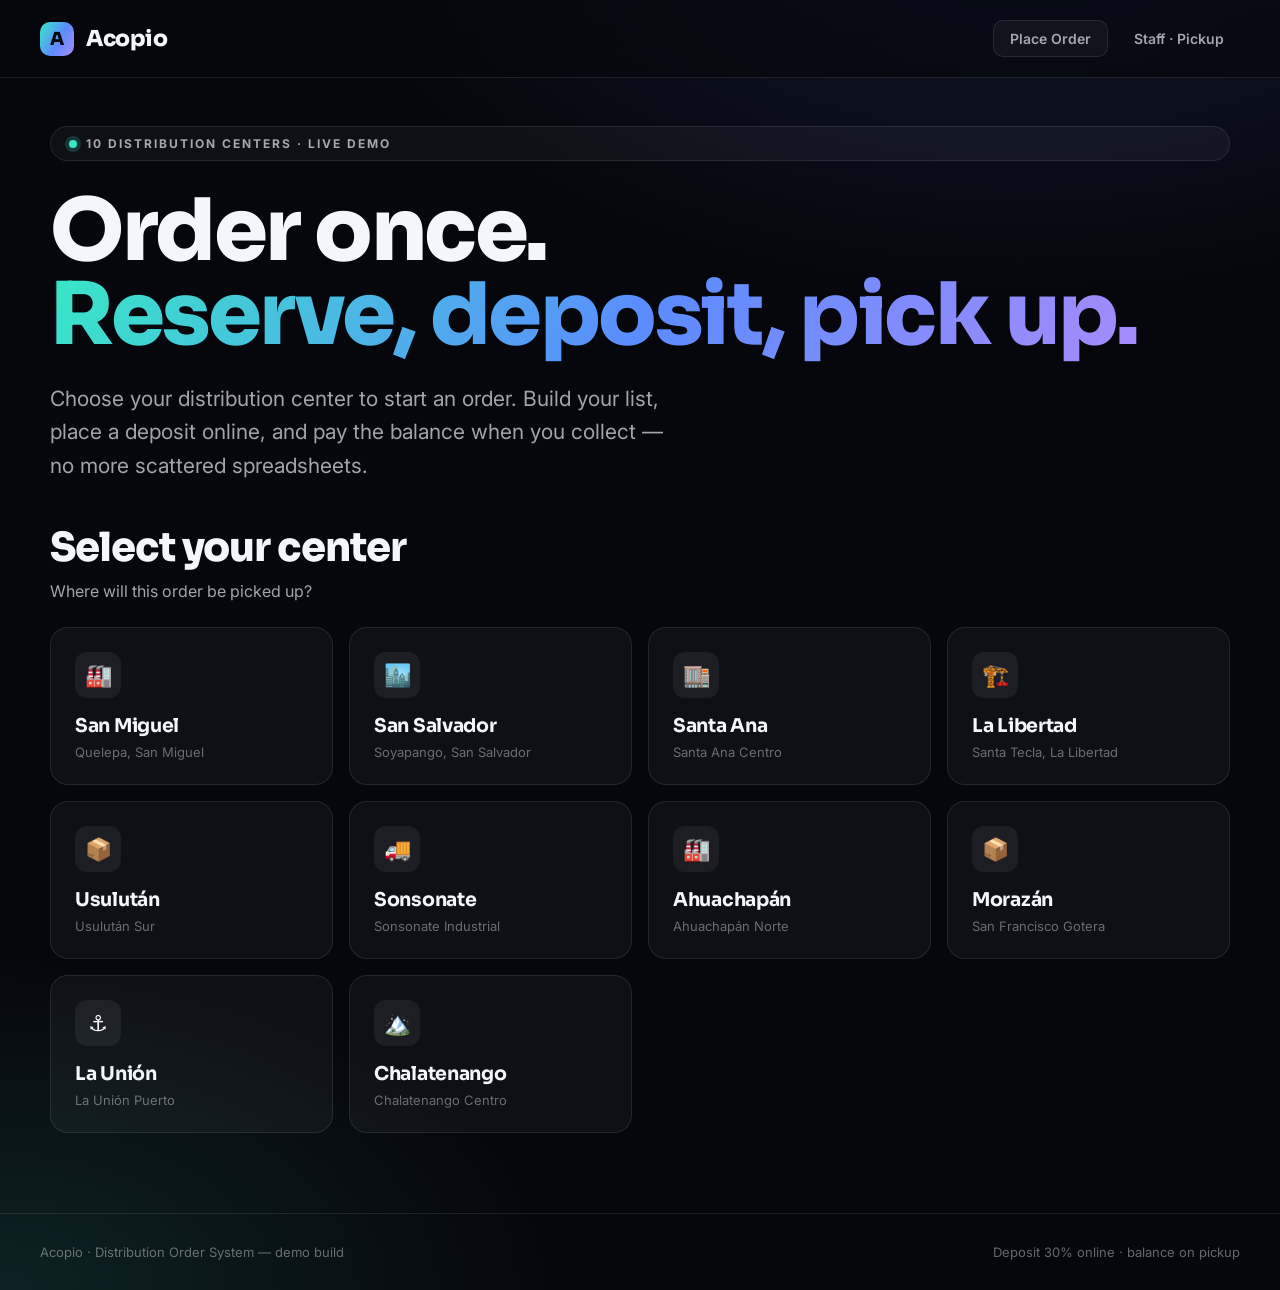
==== deposit.html @ 0ca3e338 "Acopio distribution order system — demo build Center select, order builder with live totals, 30% dep" ====
<!DOCTYPE html>
<html lang="en">
<head>
<meta charset="UTF-8">
<meta name="viewport" content="width=device-width, initial-scale=1.0">
<title>Deposit — Acopio</title>
<link rel="stylesheet" href="styles.css">
<link rel="icon" href="data:image/svg+xml,<svg xmlns='http://www.w3.org/2000/svg' viewBox='0 0 100 100'><text y='.9em' font-size='90'>📦</text></svg>">
</head>
<body>

<nav class="nav">
  <div class="logo"><span class="dot">A</span> Acopio</div>
  <div class="nav-links"><a href="index.html">← Back to order</a></div>
</nav>

<!-- PAY -->
<section id="payView" class="screen wrap center-screen fade">
  <div class="steps" style="justify-content:center">
    <div class="st done"><span class="n">✓</span>Center</div><span class="sep"></span>
    <div class="st done"><span class="n">✓</span>Order</div><span class="sep"></span>
    <div class="st done"><span class="n">✓</span>Details</div><span class="sep"></span>
    <div class="st active"><span class="n">4</span>Deposit</div>
  </div>
  <div class="pay-wrap">
    <div class="pay-card">
      <div class="demo-badge">Demo payment · no real charge</div>
      <div style="color:var(--mid);font-size:14px">Deposit due to reserve your order</div>
      <div class="pay-amt brandtext" id="depAmt">$0.00</div>
      <div class="pay-sub" id="depSub"></div>

      <div class="field"><label>Card number</label><input id="cardNo" inputmode="numeric" placeholder="4242 4242 4242 4242" value="4242 4242 4242 4242"></div>
      <div class="two">
        <div class="field"><label>Expiry</label><input id="cardExp" placeholder="MM / YY" value="12 / 30"></div>
        <div class="field"><label>CVC</label><input id="cardCvc" placeholder="123" value="123"></div>
      </div>
      <div class="field"><label>Name on card</label><input id="cardName" placeholder="Full name"></div>
      <button class="btn primary full" id="payBtn">Pay deposit & reserve order</button>
      <p style="text-align:center;color:var(--dim);font-size:12px;margin-top:14px">Balance is paid in person when you collect at the center.</p>
    </div>
  </div>
</section>

<!-- CONFIRM -->
<section id="confirmView" class="screen wrap center-screen hidden">
  <div class="confirm">
    <div class="check">✓</div>
    <h1 class="hero" style="font-size:42px">Order reserved.</h1>
    <p class="lead" style="margin:14px auto 0">Your deposit is in. Show this order number at the center to collect and pay the balance.</p>
    <div class="order-no brandtext" id="confNo">ACO-0000</div>
    <div class="info-box" id="confInfo"></div>
    <div class="btn-row" style="justify-content:center">
      <a class="btn ghost" href="pickup.html">Open staff pickup view →</a>
      <button class="btn primary" onclick="newOrder()">Start a new order</button>
    </div>
  </div>
</section>

<div class="foot">
  <span>Acopio · Distribution Order System — demo build</span>
  <span>Deposit 30% online · balance on pickup</span>
</div>

<script src="app.js"></script>
<script>
const S = loadState();
const sub = subtotal(S);
const dep = depositOf(sub);

if(!S.center || !cartArray(S).length){ window.location.href='index.html'; }

const center = CENTERS.find(c=>c.id===S.center) || {};
document.getElementById('depAmt').textContent = CURRENCY(dep);
document.getElementById('depSub').textContent = `30% of ${CURRENCY(sub)} order · balance ${CURRENCY(sub-dep)} on pickup at ${center.name}`;
document.getElementById('cardName').value = (S.customer&&S.customer.name)||'';

document.getElementById('payBtn').onclick = function(){
  const btn=this; btn.textContent='Processing…'; btn.disabled=true;
  setTimeout(()=>{
    const order = {
      orderId: 'ACO-' + (1000 + (Math.floor(performance.now())%9000)),
      center: { id:center.id, name:center.name, city:center.city },
      items: cartArray(S),
      customer: S.customer,
      subtotal: sub, deposit: dep, balance: sub-dep,
      depositPaid: true, pickedUp: false,
      placed: new Date().toISOString().slice(0,10)
    };
    saveOrder(order);
    clearState();
    renderConfirm(order);
  }, 1100);
};

function renderConfirm(o){
  document.getElementById('payView').classList.add('hidden');
  document.getElementById('confNo').textContent = o.orderId;
  document.getElementById('confInfo').innerHTML = `
    <div class="ir"><span class="k">Pickup center</span><span class="v">${o.center.name}</span></div>
    <div class="ir"><span class="k">Location</span><span class="v">${o.center.city}</span></div>
    <div class="ir"><span class="k">Customer</span><span class="v">${o.customer.name}</span></div>
    <div class="ir"><span class="k">Items</span><span class="v">${o.items.reduce((t,i)=>t+i.qty,0)} units · ${o.items.length} products</span></div>
    <div class="ir"><span class="k">Order total</span><span class="v">${CURRENCY(o.subtotal)}</span></div>
    <div class="ir"><span class="k">Deposit paid</span><span class="v"><span class="tag paid">● ${CURRENCY(o.deposit)}</span></span></div>
    <div class="ir"><span class="k">Balance on pickup</span><span class="v bal">${CURRENCY(o.balance)}</span></div>`;
  const cv=document.getElementById('confirmView'); cv.classList.remove('hidden'); cv.classList.add('fade');
  window.scrollTo({top:0,behavior:'smooth'});
}
function newOrder(){ window.location.href='index.html'; }
</script>
</body>
</html>
---- styles.css ----
/* ===== Acopio — Distribution Order System (demo) ===== */
@import url('https://fonts.googleapis.com/css2?family=Inter:wght@400;500;600;700;800;900&family=Sora:wght@600;700;800&display=swap');

*{margin:0;padding:0;box-sizing:border-box}
:root{
  --bg:#06070d; --bg-2:#0c0f1a; --surface:rgba(255,255,255,.04);
  --surface-2:rgba(255,255,255,.06); --border:rgba(255,255,255,.09);
  --border-2:rgba(255,255,255,.16);
  --text:#f4f6fb; --mid:rgba(244,246,251,.66); --dim:rgba(244,246,251,.4);
  --brand:#38e8c6; --brand-2:#5b8cff; --accent:#a78bfa;
  --grad:linear-gradient(120deg,#38e8c6,#5b8cff 55%,#a78bfa);
  --ok:#34d399; --warn:#fbbf24; --danger:#fb7185;
  --r:18px;
}
html{scroll-behavior:smooth}
body{font-family:'Inter',system-ui,sans-serif;background:radial-gradient(1200px 700px at 80% -10%,rgba(91,140,255,.15),transparent 60%),radial-gradient(1000px 600px at 0% 100%,rgba(56,232,198,.12),transparent 55%),var(--bg);color:var(--text);min-height:100vh;-webkit-font-smoothing:antialiased;overflow-x:hidden}
.display{font-family:'Sora',sans-serif}
a{color:var(--brand);text-decoration:none}
.brandtext{background:var(--grad);-webkit-background-clip:text;background-clip:text;-webkit-text-fill-color:transparent}

/* NAV */
.nav{position:sticky;top:0;z-index:50;display:flex;align-items:center;justify-content:space-between;padding:20px 40px;backdrop-filter:blur(20px);background:rgba(6,7,13,.6);border-bottom:1px solid var(--border)}
.logo{display:flex;align-items:center;gap:12px;font-family:'Sora';font-weight:800;font-size:22px;letter-spacing:-.5px}
.logo .dot{width:34px;height:34px;border-radius:10px;background:var(--grad);display:grid;place-items:center;color:#06070d;font-weight:900;font-size:18px}
.nav-links{display:flex;gap:10px;align-items:center}
.nav-links a{color:var(--mid);font-weight:600;font-size:14px;padding:9px 16px;border-radius:10px;transition:.2s}
.nav-links a:hover{color:#fff;background:var(--surface)}
.nav-links a.pill{background:var(--surface);border:1px solid var(--border)}

/* LAYOUT */
.wrap{max-width:1180px;margin:0 auto;padding:0 40px}
.screen{min-height:calc(100vh - 76px);padding:48px 0 80px}
.center-screen{display:flex;flex-direction:column;justify-content:center}

/* HERO */
.kicker{display:inline-flex;align-items:center;gap:9px;font-size:12px;font-weight:700;letter-spacing:2px;text-transform:uppercase;color:var(--mid);background:var(--surface);border:1px solid var(--border);padding:9px 18px;border-radius:100px;margin-bottom:28px}
.kicker .blip{width:8px;height:8px;border-radius:50%;background:var(--brand);box-shadow:0 0 0 4px rgba(56,232,198,.18)}
h1.hero{font-family:'Sora';font-weight:800;font-size:clamp(44px,7vw,86px);line-height:.98;letter-spacing:-2.5px;margin-bottom:24px}
.lead{font-size:clamp(17px,2vw,21px);color:var(--mid);max-width:620px;line-height:1.6;margin-bottom:40px}

/* STEPS BAR */
.steps{display:flex;gap:8px;align-items:center;margin-bottom:40px;flex-wrap:wrap}
.steps .st{display:flex;align-items:center;gap:10px;font-size:13px;font-weight:600;color:var(--dim);padding:8px 14px;border-radius:100px;border:1px solid transparent}
.steps .st .n{width:24px;height:24px;border-radius:50%;display:grid;place-items:center;font-size:12px;font-weight:800;background:var(--surface-2);color:var(--mid);border:1px solid var(--border)}
.steps .st.active{color:#fff;background:var(--surface);border-color:var(--border)}
.steps .st.active .n{background:var(--grad);color:#06070d;border:none}
.steps .st.done .n{background:rgba(52,211,153,.2);color:var(--ok);border-color:transparent}
.steps .sep{width:18px;height:1px;background:var(--border)}

/* GRID OF CENTERS / PRODUCTS */
.grid{display:grid;gap:16px}
.grid.centers{grid-template-columns:repeat(auto-fill,minmax(250px,1fr))}
.grid.products{grid-template-columns:repeat(auto-fill,minmax(240px,1fr))}
.card{background:var(--surface);border:1px solid var(--border);border-radius:var(--r);padding:24px;transition:.22s cubic-bezier(.2,.8,.2,1);cursor:pointer;position:relative;overflow:hidden}
.card:hover{transform:translateY(-4px);border-color:var(--border-2);background:var(--surface-2)}
.card.selected{border-color:var(--brand);box-shadow:0 0 0 1px var(--brand),0 20px 50px -20px rgba(56,232,198,.5)}
.card .ic{width:46px;height:46px;border-radius:12px;background:var(--surface-2);display:grid;place-items:center;margin-bottom:16px;font-size:22px}
.card h3{font-family:'Sora';font-size:19px;font-weight:700;margin-bottom:6px;letter-spacing:-.3px}
.card .meta{font-size:13px;color:var(--dim)}
.card .price{font-family:'Sora';font-size:22px;font-weight:800;margin-top:14px}
.card .price small{font-size:12px;color:var(--dim);font-weight:500}
.card .sku{position:absolute;top:18px;right:18px;font-size:10px;letter-spacing:1px;color:var(--dim);font-weight:600}

/* QTY ADDER */
.adder{display:flex;align-items:center;gap:0;margin-top:16px;border:1px solid var(--border);border-radius:11px;overflow:hidden;width:fit-content}
.adder button{width:40px;height:40px;background:var(--surface-2);border:none;color:#fff;font-size:20px;cursor:pointer;transition:.15s}
.adder button:hover{background:var(--brand);color:#06070d}
.adder input{width:54px;height:40px;background:transparent;border:none;color:#fff;text-align:center;font-size:16px;font-weight:700;font-family:'Sora'}
.add-btn{margin-top:16px;width:100%;padding:12px;border-radius:11px;border:1px solid var(--border-2);background:var(--surface-2);color:#fff;font-weight:700;font-size:14px;cursor:pointer;transition:.18s}
.add-btn:hover{background:var(--grad);color:#06070d;border-color:transparent}

/* CART / SUMMARY PANEL */
.layout{display:grid;grid-template-columns:1fr 360px;gap:28px;align-items:start}
@media(max-width:900px){.layout{grid-template-columns:1fr}}
.panel{background:var(--surface);border:1px solid var(--border);border-radius:var(--r);padding:26px;position:sticky;top:96px}
.panel h2{font-family:'Sora';font-size:20px;margin-bottom:18px}
.line{display:flex;justify-content:space-between;gap:12px;padding:12px 0;border-bottom:1px solid var(--border);font-size:14px}
.line:last-of-type{border-bottom:none}
.line .nm{color:var(--text);font-weight:600}
.line .qy{color:var(--dim);font-size:12px}
.line .amt{font-weight:700;font-family:'Sora';white-space:nowrap}
.line .rm{color:var(--danger);cursor:pointer;font-size:12px;margin-left:8px;opacity:.7}
.line .rm:hover{opacity:1}
.totals{margin-top:18px;padding-top:18px;border-top:1px solid var(--border-2)}
.totals .row{display:flex;justify-content:space-between;font-size:14px;color:var(--mid);margin-bottom:10px}
.totals .row.big{font-family:'Sora';font-size:22px;color:#fff;font-weight:800;margin-top:6px}
.totals .row.deposit{color:var(--brand);font-weight:700}
.empty{color:var(--dim);font-size:14px;text-align:center;padding:30px 0}

/* FORMS */
.field{margin-bottom:18px}
.field label{display:block;font-size:13px;font-weight:600;color:var(--mid);margin-bottom:8px}
.field input,.field select{width:100%;padding:15px 16px;background:var(--surface-2);border:1px solid var(--border);border-radius:12px;color:#fff;font-size:16px;font-family:inherit;transition:.18s}
.field input:focus,.field select:focus{outline:none;border-color:var(--brand);background:rgba(56,232,198,.05)}
.field input::placeholder{color:var(--dim)}
.two{display:grid;grid-template-columns:1fr 1fr;gap:16px}
@media(max-width:560px){.two{grid-template-columns:1fr}}

/* BUTTONS */
.btn{display:inline-flex;align-items:center;justify-content:center;gap:10px;padding:16px 30px;border-radius:13px;font-weight:800;font-size:16px;cursor:pointer;border:none;transition:.2s;font-family:'Inter'}
.btn.primary{background:var(--grad);color:#06070d}
.btn.primary:hover{transform:translateY(-2px);box-shadow:0 16px 40px -12px rgba(91,140,255,.6)}
.btn.ghost{background:var(--surface);color:#fff;border:1px solid var(--border-2)}
.btn.ghost:hover{background:var(--surface-2)}
.btn.full{width:100%}
.btn:disabled{opacity:.4;cursor:not-allowed;transform:none!important;box-shadow:none!important}
.btn-row{display:flex;gap:12px;margin-top:26px;flex-wrap:wrap}

/* SECTION TITLES */
.sec-head{margin-bottom:26px}
.sec-head h2{font-family:'Sora';font-size:clamp(28px,4vw,40px);font-weight:800;letter-spacing:-1px;margin-bottom:8px}
.sec-head p{color:var(--mid);font-size:16px}

/* DEPOSIT / PAYMENT */
.pay-wrap{max-width:520px;margin:0 auto}
.pay-card{background:var(--surface);border:1px solid var(--border);border-radius:22px;padding:36px;box-shadow:0 40px 90px -40px rgba(0,0,0,.8)}
.pay-amt{font-family:'Sora';font-size:54px;font-weight:800;letter-spacing:-2px;margin:6px 0 2px}
.pay-sub{color:var(--mid);font-size:14px;margin-bottom:26px}
.demo-badge{display:inline-block;font-size:11px;font-weight:700;letter-spacing:1px;text-transform:uppercase;color:var(--warn);background:rgba(251,191,36,.12);border:1px solid rgba(251,191,36,.3);padding:5px 12px;border-radius:100px;margin-bottom:20px}

/* CONFIRM */
.confirm{max-width:560px;margin:0 auto;text-align:center}
.confirm .check{width:90px;height:90px;border-radius:50%;background:rgba(52,211,153,.14);border:1px solid rgba(52,211,153,.35);display:grid;place-items:center;font-size:44px;margin:0 auto 24px}
.order-no{font-family:'Sora';font-size:30px;font-weight:800;letter-spacing:1px;margin:10px 0}
.info-box{background:var(--surface);border:1px solid var(--border);border-radius:16px;padding:22px;text-align:left;margin:24px 0}
.info-box .ir{display:flex;justify-content:space-between;padding:9px 0;border-bottom:1px solid var(--border);font-size:14px}
.info-box .ir:last-child{border-bottom:none}
.info-box .ir .k{color:var(--mid)}
.info-box .ir .v{font-weight:700;font-family:'Sora'}
.bal{color:var(--warn)}

/* PILL TAG status */
.tag{display:inline-flex;align-items:center;gap:7px;font-size:12px;font-weight:700;padding:6px 13px;border-radius:100px}
.tag.paid{color:var(--ok);background:rgba(52,211,153,.13)}
.tag.due{color:var(--warn);background:rgba(251,191,36,.13)}
.tag.picked{color:var(--brand-2);background:rgba(91,140,255,.14)}

/* FOOTER */
.foot{padding:30px 40px;border-top:1px solid var(--border);color:var(--dim);font-size:13px;display:flex;justify-content:space-between;flex-wrap:wrap;gap:10px}

.hidden{display:none!important}
.fade{animation:fade .5s cubic-bezier(.2,.8,.2,1)}
@keyframes fade{from{opacity:0;transform:translateY(14px)}to{opacity:1;transform:none}}
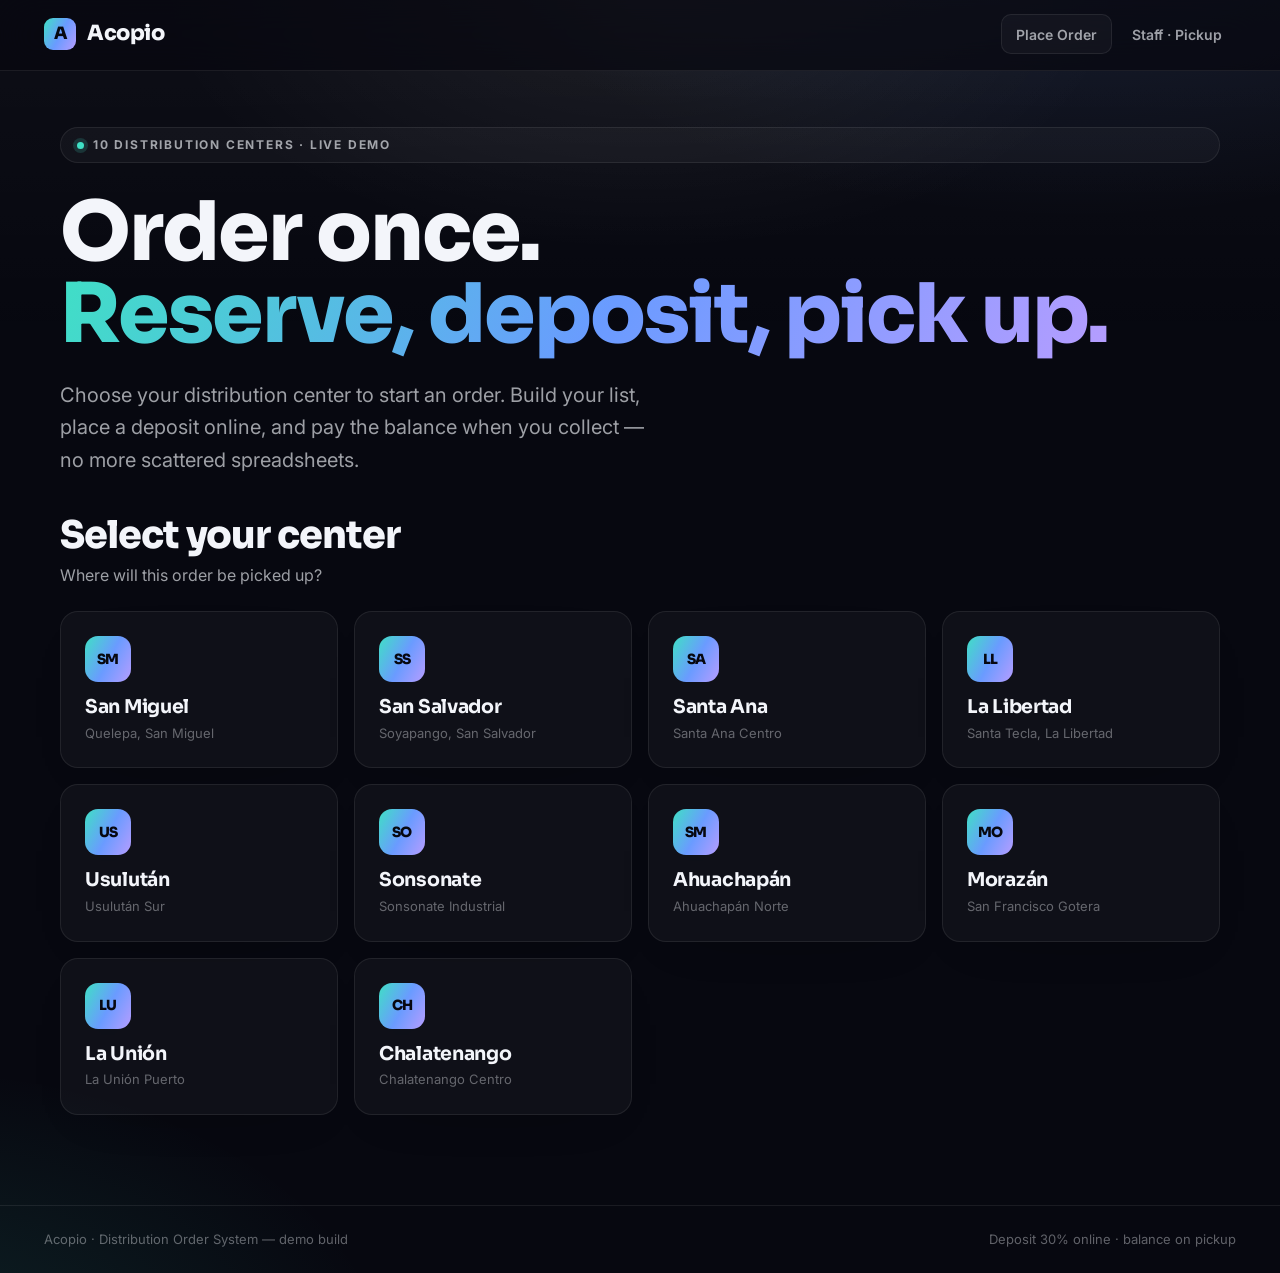
==== commit 2d7e8709: "Polish responsive mobile UI" ====
--- a/deposit.html
+++ b/deposit.html
@@ -2,10 +2,11 @@
 <html lang="en">
 <head>
 <meta charset="UTF-8">
-<meta name="viewport" content="width=device-width, initial-scale=1.0">
+<meta name="viewport" content="width=device-width, initial-scale=1, viewport-fit=cover">
+<meta name="theme-color" content="#070810">
 <title>Deposit — Acopio</title>
 <link rel="stylesheet" href="styles.css">
-<link rel="icon" href="data:image/svg+xml,<svg xmlns='http://www.w3.org/2000/svg' viewBox='0 0 100 100'><text y='.9em' font-size='90'>📦</text></svg>">
+<link rel="icon" href="data:image/svg+xml,%3Csvg xmlns='http://www.w3.org/2000/svg' viewBox='0 0 100 100'%3E%3Crect width='100' height='100' rx='22' fill='%23070810'/%3E%3Cpath d='M28 33h44v34H28z' fill='%233fe0c5'/%3E%3Cpath d='M34 41h32v5H34zm0 12h20v5H34z' fill='%23070810'/%3E%3C/svg%3E">
 </head>
 <body>
 
--- a/styles.css
+++ b/styles.css
@@ -1,143 +1,229 @@
-/* ===== Acopio — Distribution Order System (demo) ===== */
-@import url('https://fonts.googleapis.com/css2?family=Inter:wght@400;500;600;700;800;900&family=Sora:wght@600;700;800&display=swap');
+/* ===== Acopio — Distribution Order System ===== */
+@import url('https://fonts.googleapis.com/css2?family=Inter:wght@400;500;600;700;800&family=Sora:wght@600;700;800&display=swap');
 
 *{margin:0;padding:0;box-sizing:border-box}
 :root{
-  --bg:#06070d; --bg-2:#0c0f1a; --surface:rgba(255,255,255,.04);
-  --surface-2:rgba(255,255,255,.06); --border:rgba(255,255,255,.09);
-  --border-2:rgba(255,255,255,.16);
-  --text:#f4f6fb; --mid:rgba(244,246,251,.66); --dim:rgba(244,246,251,.4);
-  --brand:#38e8c6; --brand-2:#5b8cff; --accent:#a78bfa;
-  --grad:linear-gradient(120deg,#38e8c6,#5b8cff 55%,#a78bfa);
-  --ok:#34d399; --warn:#fbbf24; --danger:#fb7185;
+  --bg:#070810; --panel:rgba(255,255,255,.035); --panel-2:rgba(255,255,255,.055);
+  --border:rgba(255,255,255,.08); --border-2:rgba(255,255,255,.15);
+  --text:#f3f5fa; --mid:rgba(243,245,250,.64); --dim:rgba(243,245,250,.38);
+  --brand:#3fe0c5; --brand-2:#6a9bff; --accent:#b69dff;
+  --grad:linear-gradient(118deg,#3fe0c5,#6a9bff 52%,#b69dff);
+  --ok:#34d399; --warn:#f5c451; --danger:#fb7185;
+  --pad: clamp(20px, 5vw, 44px);
   --r:18px;
 }
-html{scroll-behavior:smooth}
-body{font-family:'Inter',system-ui,sans-serif;background:radial-gradient(1200px 700px at 80% -10%,rgba(91,140,255,.15),transparent 60%),radial-gradient(1000px 600px at 0% 100%,rgba(56,232,198,.12),transparent 55%),var(--bg);color:var(--text);min-height:100vh;-webkit-font-smoothing:antialiased;overflow-x:hidden}
+html{scroll-behavior:smooth;-webkit-text-size-adjust:100%}
+body{font-family:'Inter',system-ui,sans-serif;background:
+  radial-gradient(1100px 640px at 84% -12%,rgba(106,155,255,.16),transparent 58%),
+  radial-gradient(900px 560px at -8% 108%,rgba(63,224,197,.13),transparent 55%),
+  var(--bg);
+  color:var(--text);min-height:100vh;-webkit-font-smoothing:antialiased;overflow-x:hidden;line-height:1.5}
 .display{font-family:'Sora',sans-serif}
 a{color:var(--brand);text-decoration:none}
+img{max-width:100%}
 .brandtext{background:var(--grad);-webkit-background-clip:text;background-clip:text;-webkit-text-fill-color:transparent}
 
 /* NAV */
-.nav{position:sticky;top:0;z-index:50;display:flex;align-items:center;justify-content:space-between;padding:20px 40px;backdrop-filter:blur(20px);background:rgba(6,7,13,.6);border-bottom:1px solid var(--border)}
-.logo{display:flex;align-items:center;gap:12px;font-family:'Sora';font-weight:800;font-size:22px;letter-spacing:-.5px}
-.logo .dot{width:34px;height:34px;border-radius:10px;background:var(--grad);display:grid;place-items:center;color:#06070d;font-weight:900;font-size:18px}
-.nav-links{display:flex;gap:10px;align-items:center}
-.nav-links a{color:var(--mid);font-weight:600;font-size:14px;padding:9px 16px;border-radius:10px;transition:.2s}
-.nav-links a:hover{color:#fff;background:var(--surface)}
-.nav-links a.pill{background:var(--surface);border:1px solid var(--border)}
+.nav{position:sticky;top:0;z-index:50;display:flex;align-items:center;justify-content:space-between;
+  padding:16px var(--pad);backdrop-filter:blur(22px);background:rgba(7,8,16,.72);border-bottom:1px solid var(--border)}
+.logo{display:flex;align-items:center;gap:11px;font-family:'Sora';font-weight:800;font-size:clamp(18px,4.4vw,21px);letter-spacing:-.4px}
+.logo .dot{width:32px;height:32px;border-radius:9px;background:var(--grad);display:grid;place-items:center;color:#070810;font-weight:800;font-size:17px;flex-shrink:0}
+.nav-links{display:flex;gap:6px;align-items:center}
+.nav-links a{color:var(--mid);font-weight:600;font-size:clamp(12px,3.4vw,14px);padding:8px 14px;border-radius:10px;transition:.2s;white-space:nowrap}
+.nav-links a:hover{color:#fff;background:var(--panel)}
+.nav-links a.pill{background:var(--panel);border:1px solid var(--border)}
 
 /* LAYOUT */
-.wrap{max-width:1180px;margin:0 auto;padding:0 40px}
-.screen{min-height:calc(100vh - 76px);padding:48px 0 80px}
+.wrap{max-width:1160px;margin:0 auto;padding:0 var(--pad);width:100%}
+.screen{min-height:calc(100vh - 70px);padding:clamp(32px,6vw,56px) 0 clamp(56px,9vw,90px)}
 .center-screen{display:flex;flex-direction:column;justify-content:center}
 
 /* HERO */
-.kicker{display:inline-flex;align-items:center;gap:9px;font-size:12px;font-weight:700;letter-spacing:2px;text-transform:uppercase;color:var(--mid);background:var(--surface);border:1px solid var(--border);padding:9px 18px;border-radius:100px;margin-bottom:28px}
-.kicker .blip{width:8px;height:8px;border-radius:50%;background:var(--brand);box-shadow:0 0 0 4px rgba(56,232,198,.18)}
-h1.hero{font-family:'Sora';font-weight:800;font-size:clamp(44px,7vw,86px);line-height:.98;letter-spacing:-2.5px;margin-bottom:24px}
-.lead{font-size:clamp(17px,2vw,21px);color:var(--mid);max-width:620px;line-height:1.6;margin-bottom:40px}
-
-/* STEPS BAR */
-.steps{display:flex;gap:8px;align-items:center;margin-bottom:40px;flex-wrap:wrap}
-.steps .st{display:flex;align-items:center;gap:10px;font-size:13px;font-weight:600;color:var(--dim);padding:8px 14px;border-radius:100px;border:1px solid transparent}
-.steps .st .n{width:24px;height:24px;border-radius:50%;display:grid;place-items:center;font-size:12px;font-weight:800;background:var(--surface-2);color:var(--mid);border:1px solid var(--border)}
-.steps .st.active{color:#fff;background:var(--surface);border-color:var(--border)}
-.steps .st.active .n{background:var(--grad);color:#06070d;border:none}
-.steps .st.done .n{background:rgba(52,211,153,.2);color:var(--ok);border-color:transparent}
-.steps .sep{width:18px;height:1px;background:var(--border)}
-
-/* GRID OF CENTERS / PRODUCTS */
-.grid{display:grid;gap:16px}
-.grid.centers{grid-template-columns:repeat(auto-fill,minmax(250px,1fr))}
-.grid.products{grid-template-columns:repeat(auto-fill,minmax(240px,1fr))}
-.card{background:var(--surface);border:1px solid var(--border);border-radius:var(--r);padding:24px;transition:.22s cubic-bezier(.2,.8,.2,1);cursor:pointer;position:relative;overflow:hidden}
-.card:hover{transform:translateY(-4px);border-color:var(--border-2);background:var(--surface-2)}
-.card.selected{border-color:var(--brand);box-shadow:0 0 0 1px var(--brand),0 20px 50px -20px rgba(56,232,198,.5)}
-.card .ic{width:46px;height:46px;border-radius:12px;background:var(--surface-2);display:grid;place-items:center;margin-bottom:16px;font-size:22px}
-.card h3{font-family:'Sora';font-size:19px;font-weight:700;margin-bottom:6px;letter-spacing:-.3px}
+.kicker{display:inline-flex;align-items:center;gap:9px;font-size:clamp(10px,2.6vw,12px);font-weight:700;letter-spacing:1.8px;
+  text-transform:uppercase;color:var(--mid);background:var(--panel);border:1px solid var(--border);padding:8px 16px;border-radius:100px;margin-bottom:clamp(20px,4vw,28px)}
+.kicker .blip{width:7px;height:7px;border-radius:50%;background:var(--brand);box-shadow:0 0 0 4px rgba(63,224,197,.16)}
+h1.hero{font-family:'Sora';font-weight:800;font-size:clamp(38px,8.2vw,82px);line-height:1.0;letter-spacing:-2px;margin-bottom:clamp(16px,3vw,24px)}
+.lead{font-size:clamp(16px,3.4vw,20px);color:var(--mid);max-width:600px;line-height:1.62;margin-bottom:clamp(28px,5vw,40px)}
+
+/* STEPS */
+.steps{display:flex;gap:6px;align-items:center;margin-bottom:clamp(26px,5vw,40px);flex-wrap:wrap}
+.steps .st{display:flex;align-items:center;gap:9px;font-size:13px;font-weight:600;color:var(--dim);padding:7px 13px;border-radius:100px;border:1px solid transparent}
+.steps .st .n{width:23px;height:23px;border-radius:50%;display:grid;place-items:center;font-size:12px;font-weight:800;background:var(--panel-2);color:var(--mid);border:1px solid var(--border);flex-shrink:0}
+.steps .st.active{color:#fff;background:var(--panel);border-color:var(--border)}
+.steps .st.active .n{background:var(--grad);color:#070810;border:none}
+.steps .st.done .n{background:rgba(52,211,153,.18);color:var(--ok);border-color:transparent}
+.steps .sep{width:16px;height:1px;background:var(--border);flex-shrink:0}
+
+/* GRIDS */
+.grid{display:grid;gap:clamp(12px,2.4vw,16px)}
+.grid.centers{grid-template-columns:repeat(auto-fill,minmax(220px,1fr))}
+.grid.products{grid-template-columns:repeat(auto-fill,minmax(220px,1fr))}
+.card{background:var(--panel);border:1px solid var(--border);border-radius:var(--r);padding:clamp(18px,3vw,24px);
+  transition:transform .25s cubic-bezier(.2,.8,.2,1),border-color .25s,background .25s;position:relative;overflow:hidden}
+.card.pick{cursor:pointer}
+.card.pick:hover{transform:translateY(-4px);border-color:var(--border-2);background:var(--panel-2)}
+.card.selected{border-color:var(--brand);box-shadow:inset 0 0 0 1px var(--brand),0 18px 46px -22px rgba(63,224,197,.55)}
+.card .ic{width:46px;height:46px;border-radius:13px;background:linear-gradient(140deg,var(--panel-2),transparent);border:1px solid var(--border);display:grid;place-items:center;margin-bottom:14px;font-size:22px}
+.card h3{font-family:'Sora';font-size:clamp(16px,3.4vw,19px);font-weight:700;margin-bottom:5px;letter-spacing:-.3px;line-height:1.2}
 .card .meta{font-size:13px;color:var(--dim)}
-.card .price{font-family:'Sora';font-size:22px;font-weight:800;margin-top:14px}
+.card .price{font-family:'Sora';font-size:clamp(19px,4vw,22px);font-weight:800;margin-top:13px}
 .card .price small{font-size:12px;color:var(--dim);font-weight:500}
-.card .sku{position:absolute;top:18px;right:18px;font-size:10px;letter-spacing:1px;color:var(--dim);font-weight:600}
+.card .sku{position:absolute;top:16px;right:16px;font-size:10px;letter-spacing:1px;color:var(--dim);font-weight:600}
 
 /* QTY ADDER */
-.adder{display:flex;align-items:center;gap:0;margin-top:16px;border:1px solid var(--border);border-radius:11px;overflow:hidden;width:fit-content}
-.adder button{width:40px;height:40px;background:var(--surface-2);border:none;color:#fff;font-size:20px;cursor:pointer;transition:.15s}
-.adder button:hover{background:var(--brand);color:#06070d}
-.adder input{width:54px;height:40px;background:transparent;border:none;color:#fff;text-align:center;font-size:16px;font-weight:700;font-family:'Sora'}
-.add-btn{margin-top:16px;width:100%;padding:12px;border-radius:11px;border:1px solid var(--border-2);background:var(--surface-2);color:#fff;font-weight:700;font-size:14px;cursor:pointer;transition:.18s}
-.add-btn:hover{background:var(--grad);color:#06070d;border-color:transparent}
-
-/* CART / SUMMARY PANEL */
-.layout{display:grid;grid-template-columns:1fr 360px;gap:28px;align-items:start}
-@media(max-width:900px){.layout{grid-template-columns:1fr}}
-.panel{background:var(--surface);border:1px solid var(--border);border-radius:var(--r);padding:26px;position:sticky;top:96px}
-.panel h2{font-family:'Sora';font-size:20px;margin-bottom:18px}
+.adder{display:flex;align-items:center;margin-top:15px;border:1px solid var(--border);border-radius:11px;overflow:hidden;width:fit-content}
+.adder button{width:42px;height:42px;background:var(--panel-2);border:none;color:#fff;font-size:21px;cursor:pointer;transition:.15s;touch-action:manipulation}
+.adder button:active{background:var(--brand);color:#070810}
+.adder input{width:52px;height:42px;background:transparent;border:none;color:#fff;text-align:center;font-size:16px;font-weight:700;font-family:'Sora'}
+.add-btn{margin-top:14px;width:100%;padding:13px;border-radius:12px;border:1px solid var(--border-2);background:var(--panel-2);color:#fff;font-weight:700;font-size:14px;cursor:pointer;transition:.18s;touch-action:manipulation}
+.add-btn:active,.add-btn:hover{background:var(--grad);color:#070810;border-color:transparent}
+
+/* LAYOUT + PANEL */
+.layout{display:grid;grid-template-columns:1fr 350px;gap:clamp(20px,3vw,28px);align-items:start}
+.panel{background:var(--panel);border:1px solid var(--border);border-radius:var(--r);padding:clamp(20px,3vw,26px);position:sticky;top:90px}
+.panel h2{font-family:'Sora';font-size:20px;margin-bottom:16px}
 .line{display:flex;justify-content:space-between;gap:12px;padding:12px 0;border-bottom:1px solid var(--border);font-size:14px}
 .line:last-of-type{border-bottom:none}
 .line .nm{color:var(--text);font-weight:600}
-.line .qy{color:var(--dim);font-size:12px}
+.line .qy{color:var(--dim);font-size:12px;margin-top:2px}
 .line .amt{font-weight:700;font-family:'Sora';white-space:nowrap}
-.line .rm{color:var(--danger);cursor:pointer;font-size:12px;margin-left:8px;opacity:.7}
-.line .rm:hover{opacity:1}
-.totals{margin-top:18px;padding-top:18px;border-top:1px solid var(--border-2)}
+.line .rm{color:var(--danger);cursor:pointer;font-size:12px;margin-left:8px;opacity:.75}
+.line .rm:active{opacity:1}
+.totals{margin-top:16px;padding-top:16px;border-top:1px solid var(--border-2)}
 .totals .row{display:flex;justify-content:space-between;font-size:14px;color:var(--mid);margin-bottom:10px}
-.totals .row.big{font-family:'Sora';font-size:22px;color:#fff;font-weight:800;margin-top:6px}
+.totals .row.big{font-family:'Sora';font-size:21px;color:#fff;font-weight:800;margin-top:4px}
 .totals .row.deposit{color:var(--brand);font-weight:700}
-.empty{color:var(--dim);font-size:14px;text-align:center;padding:30px 0}
+.empty{color:var(--dim);font-size:14px;text-align:center;padding:28px 0}
 
 /* FORMS */
-.field{margin-bottom:18px}
-.field label{display:block;font-size:13px;font-weight:600;color:var(--mid);margin-bottom:8px}
-.field input,.field select{width:100%;padding:15px 16px;background:var(--surface-2);border:1px solid var(--border);border-radius:12px;color:#fff;font-size:16px;font-family:inherit;transition:.18s}
-.field input:focus,.field select:focus{outline:none;border-color:var(--brand);background:rgba(56,232,198,.05)}
+.field{margin-bottom:16px}
+.field label{display:block;font-size:13px;font-weight:600;color:var(--mid);margin-bottom:7px}
+.field input,.field select{width:100%;padding:15px 16px;background:var(--panel-2);border:1px solid var(--border);border-radius:12px;color:#fff;font-size:16px;font-family:inherit;transition:.18s}
+.field input:focus,.field select:focus{outline:none;border-color:var(--brand);background:rgba(63,224,197,.06)}
 .field input::placeholder{color:var(--dim)}
-.two{display:grid;grid-template-columns:1fr 1fr;gap:16px}
-@media(max-width:560px){.two{grid-template-columns:1fr}}
+.two{display:grid;grid-template-columns:1fr 1fr;gap:14px}
 
 /* BUTTONS */
-.btn{display:inline-flex;align-items:center;justify-content:center;gap:10px;padding:16px 30px;border-radius:13px;font-weight:800;font-size:16px;cursor:pointer;border:none;transition:.2s;font-family:'Inter'}
-.btn.primary{background:var(--grad);color:#06070d}
-.btn.primary:hover{transform:translateY(-2px);box-shadow:0 16px 40px -12px rgba(91,140,255,.6)}
-.btn.ghost{background:var(--surface);color:#fff;border:1px solid var(--border-2)}
-.btn.ghost:hover{background:var(--surface-2)}
+.btn{display:inline-flex;align-items:center;justify-content:center;gap:9px;padding:15px 28px;border-radius:13px;font-weight:800;font-size:16px;cursor:pointer;border:none;transition:.2s;font-family:'Inter';touch-action:manipulation}
+.btn.primary{background:var(--grad);color:#070810}
+.btn.primary:hover{transform:translateY(-2px);box-shadow:0 16px 38px -14px rgba(106,155,255,.6)}
+.btn.ghost{background:var(--panel);color:#fff;border:1px solid var(--border-2)}
+.btn.ghost:hover{background:var(--panel-2)}
 .btn.full{width:100%}
 .btn:disabled{opacity:.4;cursor:not-allowed;transform:none!important;box-shadow:none!important}
-.btn-row{display:flex;gap:12px;margin-top:26px;flex-wrap:wrap}
+.btn-row{display:flex;gap:12px;margin-top:24px;flex-wrap:wrap}
 
 /* SECTION TITLES */
-.sec-head{margin-bottom:26px}
-.sec-head h2{font-family:'Sora';font-size:clamp(28px,4vw,40px);font-weight:800;letter-spacing:-1px;margin-bottom:8px}
-.sec-head p{color:var(--mid);font-size:16px}
-
-/* DEPOSIT / PAYMENT */
-.pay-wrap{max-width:520px;margin:0 auto}
-.pay-card{background:var(--surface);border:1px solid var(--border);border-radius:22px;padding:36px;box-shadow:0 40px 90px -40px rgba(0,0,0,.8)}
-.pay-amt{font-family:'Sora';font-size:54px;font-weight:800;letter-spacing:-2px;margin:6px 0 2px}
-.pay-sub{color:var(--mid);font-size:14px;margin-bottom:26px}
-.demo-badge{display:inline-block;font-size:11px;font-weight:700;letter-spacing:1px;text-transform:uppercase;color:var(--warn);background:rgba(251,191,36,.12);border:1px solid rgba(251,191,36,.3);padding:5px 12px;border-radius:100px;margin-bottom:20px}
+.sec-head{margin-bottom:24px}
+.sec-head h2{font-family:'Sora';font-size:clamp(26px,5vw,38px);font-weight:800;letter-spacing:-1px;margin-bottom:7px;line-height:1.05}
+.sec-head p{color:var(--mid);font-size:clamp(15px,3.2vw,16px)}
+
+/* DEPOSIT / PAY */
+.pay-wrap{max-width:500px;margin:0 auto;width:100%}
+.pay-card{background:var(--panel);border:1px solid var(--border);border-radius:22px;padding:clamp(24px,5vw,36px);box-shadow:0 40px 90px -44px rgba(0,0,0,.8)}
+.pay-amt{font-family:'Sora';font-size:clamp(42px,11vw,54px);font-weight:800;letter-spacing:-2px;margin:6px 0 2px}
+.pay-sub{color:var(--mid);font-size:14px;margin-bottom:24px;line-height:1.5}
+.demo-badge{display:inline-block;font-size:11px;font-weight:700;letter-spacing:1px;text-transform:uppercase;color:var(--warn);background:rgba(245,196,81,.12);border:1px solid rgba(245,196,81,.3);padding:5px 12px;border-radius:100px;margin-bottom:18px}
 
 /* CONFIRM */
-.confirm{max-width:560px;margin:0 auto;text-align:center}
-.confirm .check{width:90px;height:90px;border-radius:50%;background:rgba(52,211,153,.14);border:1px solid rgba(52,211,153,.35);display:grid;place-items:center;font-size:44px;margin:0 auto 24px}
-.order-no{font-family:'Sora';font-size:30px;font-weight:800;letter-spacing:1px;margin:10px 0}
-.info-box{background:var(--surface);border:1px solid var(--border);border-radius:16px;padding:22px;text-align:left;margin:24px 0}
-.info-box .ir{display:flex;justify-content:space-between;padding:9px 0;border-bottom:1px solid var(--border);font-size:14px}
+.confirm{max-width:540px;margin:0 auto;text-align:center;width:100%}
+.confirm .check{width:84px;height:84px;border-radius:50%;background:rgba(52,211,153,.13);border:1px solid rgba(52,211,153,.34);display:grid;place-items:center;font-size:42px;margin:0 auto 22px}
+.order-no{font-family:'Sora';font-size:clamp(26px,6vw,30px);font-weight:800;letter-spacing:1px;margin:10px 0}
+.info-box{background:var(--panel);border:1px solid var(--border);border-radius:16px;padding:clamp(18px,4vw,22px);text-align:left;margin:22px 0}
+.info-box .ir{display:flex;justify-content:space-between;gap:12px;padding:9px 0;border-bottom:1px solid var(--border);font-size:14px}
 .info-box .ir:last-child{border-bottom:none}
 .info-box .ir .k{color:var(--mid)}
-.info-box .ir .v{font-weight:700;font-family:'Sora'}
+.info-box .ir .v{font-weight:700;font-family:'Sora';text-align:right}
 .bal{color:var(--warn)}
 
-/* PILL TAG status */
-.tag{display:inline-flex;align-items:center;gap:7px;font-size:12px;font-weight:700;padding:6px 13px;border-radius:100px}
+/* TAGS */
+.tag{display:inline-flex;align-items:center;gap:6px;font-size:12px;font-weight:700;padding:6px 12px;border-radius:100px}
 .tag.paid{color:var(--ok);background:rgba(52,211,153,.13)}
-.tag.due{color:var(--warn);background:rgba(251,191,36,.13)}
-.tag.picked{color:var(--brand-2);background:rgba(91,140,255,.14)}
+.tag.due{color:var(--warn);background:rgba(245,196,81,.13)}
+.tag.picked{color:var(--brand-2);background:rgba(106,155,255,.14)}
 
 /* FOOTER */
-.foot{padding:30px 40px;border-top:1px solid var(--border);color:var(--dim);font-size:13px;display:flex;justify-content:space-between;flex-wrap:wrap;gap:10px}
+.foot{padding:24px var(--pad);border-top:1px solid var(--border);color:var(--dim);font-size:13px;display:flex;justify-content:space-between;flex-wrap:wrap;gap:8px}
 
 .hidden{display:none!important}
 .fade{animation:fade .5s cubic-bezier(.2,.8,.2,1)}
-@keyframes fade{from{opacity:0;transform:translateY(14px)}to{opacity:1;transform:none}}
+@keyframes fade{from{opacity:0;transform:translateY(12px)}to{opacity:1;transform:none}}
+
+/* ===== RESPONSIVE ===== */
+@media(max-width:920px){
+  .layout{grid-template-columns:1fr}
+  .panel{position:static;order:-1}            /* summary on top, not sticky, on tablet/mobile */
+}
+@media(max-width:560px){
+  .grid.centers,.grid.products{grid-template-columns:1fr 1fr}
+  .two{grid-template-columns:1fr}
+  .btn{width:100%}
+  .btn-row{flex-direction:column}
+  .btn-row .btn{width:100%}
+  .nav-links a:not(.pill){padding:8px 10px}
+  .steps{gap:4px}
+  .steps .st{padding:6px 10px;font-size:12px}
+  .steps .st .n{width:20px;height:20px;font-size:11px}
+  .foot{flex-direction:column;text-align:center}
+}
+@media(max-width:380px){
+  .grid.centers,.grid.products{grid-template-columns:1fr}
+  .steps .st span:not(.n){display:none}        /* numbers-only steps on tiny screens */
+  .steps .st{padding:6px}
+}
+
+/* ===== Elegance + mobile refinement pass ===== */
+body::before{
+  content:"";position:fixed;inset:0;pointer-events:none;z-index:-1;
+  background:linear-gradient(180deg,rgba(255,255,255,.03),transparent 38%),
+             radial-gradient(800px 420px at 50% 0%,rgba(255,255,255,.07),transparent 60%);
+}
+.nav{padding-top:max(14px,env(safe-area-inset-top));}
+.logo .dot,.card .ic{
+  font-family:'Sora',sans-serif;letter-spacing:-.04em;
+}
+.card .ic{
+  font-size:14px;font-weight:800;color:#070810;background:var(--grad);border:0;box-shadow:0 16px 30px -22px rgba(63,224,197,.9)
+}
+.card{box-shadow:0 18px 60px -48px rgba(0,0,0,.9)}
+.card.pick:hover,.card.pick:focus-within{box-shadow:0 28px 80px -52px rgba(63,224,197,.45)}
+.panel,.pay-card,.info-box{box-shadow:0 24px 80px -58px rgba(0,0,0,.92)}
+input,button,a{ -webkit-tap-highlight-color: transparent; }
+button,.btn,.card.pick{min-height:44px}
+.field input,.field select{min-height:52px}
+.nav-links a{min-height:40px;display:inline-flex;align-items:center;justify-content:center}
+
+@media(max-width:720px){
+  .nav{align-items:flex-start;gap:12px;flex-wrap:wrap}
+  .nav-links{width:100%;display:grid;grid-template-columns:1fr 1fr;gap:8px}
+  .nav-links a{background:var(--panel);border:1px solid var(--border);padding:11px 10px;width:100%}
+  .nav-links a.pill{background:linear-gradient(118deg,rgba(63,224,197,.18),rgba(106,155,255,.14));border-color:rgba(63,224,197,.28);color:#fff}
+  .screen{min-height:auto;padding-top:clamp(24px,6vw,38px)}
+  .center-screen{justify-content:flex-start}
+  .grid.centers,.grid.products{grid-template-columns:1fr}
+  .card{padding:20px;border-radius:20px}
+  .card.pick{display:grid;grid-template-columns:auto 1fr;column-gap:14px;align-items:center}
+  .card.pick .ic{margin-bottom:0;grid-row:1 / span 2}
+  .card.pick h3{margin-bottom:2px}
+  .panel{padding:20px;border-radius:20px}
+  .layout{gap:18px}
+  .steps{position:relative;overflow-x:auto;flex-wrap:nowrap;padding-bottom:4px;margin-inline:-2px;scrollbar-width:none}
+  .steps::-webkit-scrollbar{display:none}
+  .steps .st{white-space:nowrap;flex:0 0 auto}
+  .pay-wrap,.confirm{padding-inline:0}
+  .pay-amt{font-size:46px}
+  .info-box .ir{align-items:flex-start}
+  .foot{padding-bottom:max(24px,env(safe-area-inset-bottom))}
+}
+
+@media(max-width:430px){
+  .wrap{padding-left:16px;padding-right:16px}
+  .nav{padding-left:16px;padding-right:16px}
+  h1.hero{font-size:40px;letter-spacing:-1.4px}
+  .lead{font-size:15.5px}
+  .kicker{letter-spacing:1.2px;padding:7px 12px}
+  .sec-head h2{font-size:28px}
+  .line{font-size:13px;gap:8px}
+  .line .amt{font-size:13px}
+  .totals .row.big{font-size:19px}
+}
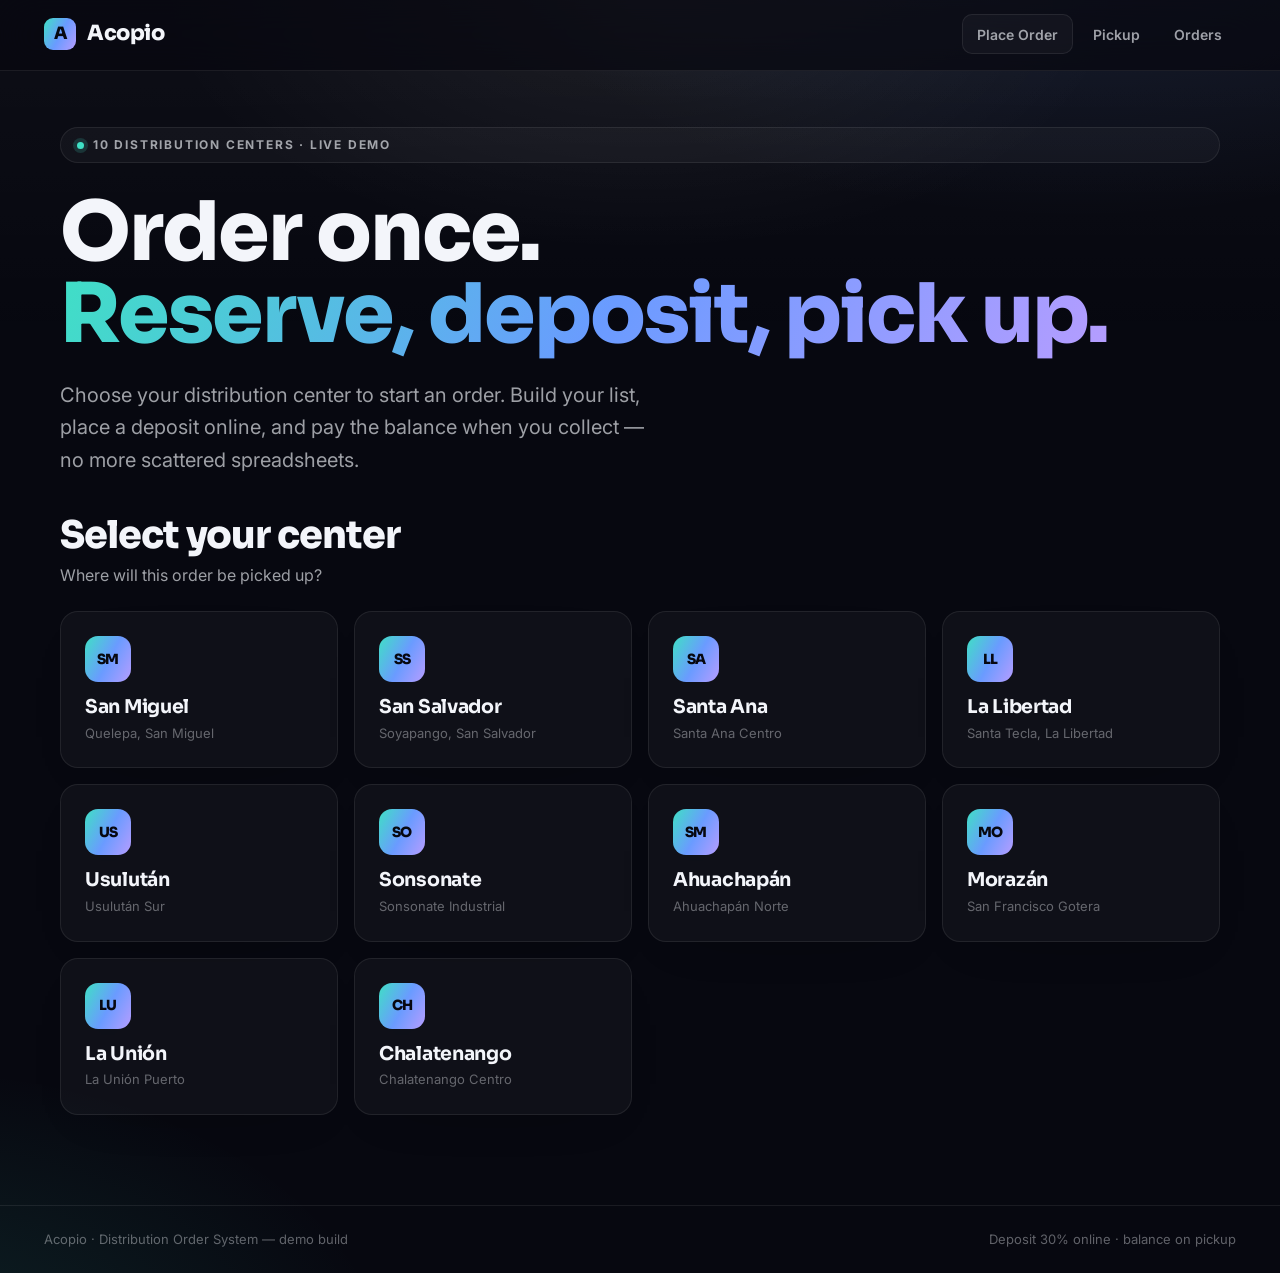
==== commit 83065d3b: "Add order management console + Venmo/Zelle payments - New admin.html: backend order management with " ====
--- a/deposit.html
+++ b/deposit.html
@@ -30,13 +30,50 @@
       <div class="pay-amt brandtext" id="depAmt">$0.00</div>
       <div class="pay-sub" id="depSub"></div>
 
-      <div class="field"><label>Card number</label><input id="cardNo" inputmode="numeric" placeholder="4242 4242 4242 4242" value="4242 4242 4242 4242"></div>
-      <div class="two">
-        <div class="field"><label>Expiry</label><input id="cardExp" placeholder="MM / YY" value="12 / 30"></div>
-        <div class="field"><label>CVC</label><input id="cardCvc" placeholder="123" value="123"></div>
-      </div>
-      <div class="field"><label>Name on card</label><input id="cardName" placeholder="Full name"></div>
-      <button class="btn primary full" id="payBtn">Pay deposit & reserve order</button>
+      <!-- method selector -->
+      <div class="pay-methods" id="payMethods">
+        <button class="pm" data-method="card" onclick="setMethod('card')"><span class="pm-ic">▭</span>Card</button>
+        <button class="pm" data-method="venmo" onclick="setMethod('venmo')"><span class="pm-ic">V</span>Venmo</button>
+        <button class="pm" data-method="zelle" onclick="setMethod('zelle')"><span class="pm-ic">Z</span>Zelle</button>
+      </div>
+
+      <!-- CARD -->
+      <div class="pm-panel" id="panel-card">
+        <div class="field"><label>Card number</label><input id="cardNo" inputmode="numeric" placeholder="4242 4242 4242 4242" value="4242 4242 4242 4242"></div>
+        <div class="two">
+          <div class="field"><label>Expiry</label><input id="cardExp" placeholder="MM / YY" value="12 / 30"></div>
+          <div class="field"><label>CVC</label><input id="cardCvc" placeholder="123" value="123"></div>
+        </div>
+        <div class="field"><label>Name on card</label><input id="cardName" placeholder="Full name"></div>
+        <button class="btn primary full" id="payCardBtn">Pay deposit &amp; reserve order</button>
+      </div>
+
+      <!-- VENMO -->
+      <div class="pm-panel hidden" id="panel-venmo">
+        <div class="pay-inst">
+          <p>Send your deposit of <b id="venmoAmt" class="brandtext"></b> in Venmo to:</p>
+          <div class="pay-acct"><span class="k">Venmo</span><span class="v" id="venmoHandle">@Acopio-SV</span></div>
+          <p class="pay-hint">Include your order note so we can match it. Then tap below to confirm.</p>
+        </div>
+        <div class="field"><label>Your Venmo username</label><input id="venmoUser" placeholder="@yourname"></div>
+        <button class="btn primary full" id="payVenmoBtn">I’ve paid in Venmo</button>
+      </div>
+
+      <!-- ZELLE -->
+      <div class="pm-panel hidden" id="panel-zelle">
+        <div class="pay-inst">
+          <p>Send your deposit of <b id="zelleAmt" class="brandtext"></b> via Zelle to:</p>
+          <div class="pay-acct"><span class="k">Email</span><span class="v" id="zelleEmail">pagos@acopio.sv</span></div>
+          <div class="pay-acct"><span class="k">Phone</span><span class="v" id="zellePhone">+503 2222-1000</span></div>
+          <div class="pay-acct"><span class="k">Name</span><span class="v" id="zelleName">Acopio</span></div>
+          <p class="pay-hint">After sending, enter your bank’s confirmation number <b>and the memo/note you put on the Zelle payment</b> — staff verify the note before releasing your order.</p>
+        </div>
+        <div class="field"><label>Zelle confirmation / reference #</label><input id="zelleRef" placeholder="e.g. BAC-8842197"></div>
+        <div class="field"><label>Memo / note on your payment <span class="req">required</span></label><input id="zelleNote" placeholder="e.g. Order deposit — your name"></div>
+        <div class="field"><label>Your Zelle email or phone</label><input id="zelleHandle" placeholder="email or +503 ..."></div>
+        <button class="btn primary full" id="payZelleBtn">Submit Zelle payment for confirmation</button>
+      </div>
+
       <p style="text-align:center;color:var(--dim);font-size:12px;margin-top:14px">Balance is paid in person when you collect at the center.</p>
     </div>
   </div>
@@ -45,13 +82,13 @@
 <!-- CONFIRM -->
 <section id="confirmView" class="screen wrap center-screen hidden">
   <div class="confirm">
-    <div class="check">✓</div>
-    <h1 class="hero" style="font-size:42px">Order reserved.</h1>
-    <p class="lead" style="margin:14px auto 0">Your deposit is in. Show this order number at the center to collect and pay the balance.</p>
+    <div class="check" id="confCheck">✓</div>
+    <h1 class="hero" id="confTitle" style="font-size:42px">Order reserved.</h1>
+    <p class="lead" id="confLead" style="margin:14px auto 0">Your deposit is in. Show this order number at the center to collect and pay the balance.</p>
     <div class="order-no brandtext" id="confNo">ACO-0000</div>
     <div class="info-box" id="confInfo"></div>
     <div class="btn-row" style="justify-content:center">
-      <a class="btn ghost" href="pickup.html">Open staff pickup view →</a>
+      <a class="btn ghost" href="admin.html">Open order management →</a>
       <button class="btn primary" onclick="newOrder()">Start a new order</button>
     </div>
   </div>
@@ -75,34 +112,109 @@
 document.getElementById('depSub').textContent = `30% of ${CURRENCY(sub)} order · balance ${CURRENCY(sub-dep)} on pickup at ${center.name}`;
 document.getElementById('cardName').value = (S.customer&&S.customer.name)||'';
 
-document.getElementById('payBtn').onclick = function(){
+// fill payment account details
+document.getElementById('venmoAmt').textContent = CURRENCY(dep);
+document.getElementById('zelleAmt').textContent = CURRENCY(dep);
+document.getElementById('venmoHandle').textContent = PAY_ACCOUNTS.venmo.handle;
+document.getElementById('zelleEmail').textContent = PAY_ACCOUNTS.zelle.email;
+document.getElementById('zellePhone').textContent = PAY_ACCOUNTS.zelle.phone;
+document.getElementById('zelleName').textContent = PAY_ACCOUNTS.zelle.name;
+document.getElementById('zelleHandle').value = (S.customer&&S.customer.phone)||'';
+
+let method = 'card';
+function setMethod(m){
+  method = m;
+  document.querySelectorAll('#payMethods .pm').forEach(b=> b.classList.toggle('on', b.dataset.method===m));
+  ['card','venmo','zelle'].forEach(k=> document.getElementById('panel-'+k).classList.toggle('hidden', k!==m));
+}
+setMethod('card');
+
+function baseOrder(){
+  return {
+    orderId: 'ACO-' + (1000 + (Math.floor(performance.now())%9000)),
+    center: { id:center.id, name:center.name, city:center.city },
+    items: cartArray(S),
+    customer: S.customer,
+    subtotal: sub, deposit: dep, balance: sub-dep,
+    pickedUp: false,
+    placed: new Date().toISOString().slice(0,10)
+  };
+}
+function finalize(order){ saveOrder(order); clearState(); renderConfirm(order); }
+
+// CARD
+document.getElementById('payCardBtn').onclick = function(){
   const btn=this; btn.textContent='Processing…'; btn.disabled=true;
   setTimeout(()=>{
-    const order = {
-      orderId: 'ACO-' + (1000 + (Math.floor(performance.now())%9000)),
-      center: { id:center.id, name:center.name, city:center.city },
-      items: cartArray(S),
-      customer: S.customer,
-      subtotal: sub, deposit: dep, balance: sub-dep,
-      depositPaid: true, pickedUp: false,
-      placed: new Date().toISOString().slice(0,10)
+    const o = baseOrder();
+    const last4 = (document.getElementById('cardNo').value.replace(/\D/g,'').slice(-4))||'4242';
+    o.payment = { method:'card', status:'paid', last4, paidAt:new Date().toISOString() };
+    o.depositPaid = true;
+    finalize(o);
+  }, 1100);
+};
+
+// VENMO
+document.getElementById('payVenmoBtn').onclick = function(){
+  const btn=this; btn.textContent='Confirming…'; btn.disabled=true;
+  setTimeout(()=>{
+    const o = baseOrder();
+    o.payment = { method:'venmo', status:'paid', payerHandle:(document.getElementById('venmoUser').value.trim()||'@customer'), paidAt:new Date().toISOString() };
+    o.depositPaid = true;
+    finalize(o);
+  }, 900);
+};
+
+// ZELLE — submitted for staff confirmation (note required)
+document.getElementById('payZelleBtn').onclick = function(){
+  const note = document.getElementById('zelleNote').value.trim();
+  const noteField = document.getElementById('zelleNote');
+  if(!note){
+    noteField.classList.add('err'); noteField.focus();
+    noteField.setAttribute('placeholder','Required — enter the note on your Zelle payment');
+    return;
+  }
+  noteField.classList.remove('err');
+  const btn=this; btn.textContent='Submitting…'; btn.disabled=true;
+  setTimeout(()=>{
+    const o = baseOrder();
+    o.payment = {
+      method:'zelle', status:'pending',
+      reference: document.getElementById('zelleRef').value.trim(),
+      note,
+      payerHandle: document.getElementById('zelleHandle').value.trim(),
+      submittedAt: new Date().toISOString()
     };
-    saveOrder(order);
-    clearState();
-    renderConfirm(order);
-  }, 1100);
+    o.depositPaid = false; // not recognized until staff confirms
+    finalize(o);
+  }, 900);
 };
 
 function renderConfirm(o){
   document.getElementById('payView').classList.add('hidden');
   document.getElementById('confNo').textContent = o.orderId;
+  const pending = o.payment && o.payment.method==='zelle' && o.payment.status==='pending';
+
+  if(pending){
+    document.getElementById('confCheck').textContent = '⏳';
+    document.getElementById('confCheck').classList.add('pending');
+    document.getElementById('confTitle').textContent = 'Payment submitted.';
+    document.getElementById('confLead').textContent = 'We received your Zelle details. Staff will verify the payment note and confirm your order shortly — you keep this order number either way.';
+  }
+
+  const payRow = o.payment.method==='zelle'
+    ? `<div class="ir"><span class="k">Payment</span><span class="v">Zelle · ${pending?'<span class="tag await">● awaiting confirmation</span>':'<span class="tag paid">● confirmed</span>'}</span></div>
+       <div class="ir"><span class="k">Reference</span><span class="v">${o.payment.reference||'—'}</span></div>
+       <div class="ir"><span class="k">Payment note</span><span class="v">${o.payment.note||'—'}</span></div>`
+    : `<div class="ir"><span class="k">Payment</span><span class="v">${PAY_LABEL[o.payment.method]} · <span class="tag paid">● ${CURRENCY(o.deposit)} paid</span></span></div>`;
+
   document.getElementById('confInfo').innerHTML = `
     <div class="ir"><span class="k">Pickup center</span><span class="v">${o.center.name}</span></div>
     <div class="ir"><span class="k">Location</span><span class="v">${o.center.city}</span></div>
     <div class="ir"><span class="k">Customer</span><span class="v">${o.customer.name}</span></div>
     <div class="ir"><span class="k">Items</span><span class="v">${o.items.reduce((t,i)=>t+i.qty,0)} units · ${o.items.length} products</span></div>
     <div class="ir"><span class="k">Order total</span><span class="v">${CURRENCY(o.subtotal)}</span></div>
-    <div class="ir"><span class="k">Deposit paid</span><span class="v"><span class="tag paid">● ${CURRENCY(o.deposit)}</span></span></div>
+    ${payRow}
     <div class="ir"><span class="k">Balance on pickup</span><span class="v bal">${CURRENCY(o.balance)}</span></div>`;
   const cv=document.getElementById('confirmView'); cv.classList.remove('hidden'); cv.classList.add('fade');
   window.scrollTo({top:0,behavior:'smooth'});
--- a/styles.css
+++ b/styles.css
@@ -227,3 +227,120 @@
   .line .amt{font-size:13px}
   .totals .row.big{font-size:19px}
 }
+
+/* ===== Item picker: search + filter + pagination ===== */
+.catalog{min-width:0}
+.pick-toolbar{display:flex;flex-direction:column;gap:12px;margin-bottom:18px}
+.search{position:relative}
+.search .si{position:absolute;left:14px;top:50%;transform:translateY(-50%);color:var(--dim);font-size:18px;pointer-events:none}
+.search input{width:100%;padding:13px 16px 13px 40px;background:var(--panel-2);border:1px solid var(--border);border-radius:12px;color:#fff;font-size:15px;font-family:inherit;transition:.18s}
+.search input:focus{outline:none;border-color:var(--brand);background:rgba(63,224,197,.06)}
+.search input::placeholder{color:var(--dim)}
+.chips{display:flex;flex-wrap:wrap;gap:8px}
+.chip{padding:8px 14px;border-radius:999px;background:var(--panel);border:1px solid var(--border);color:var(--mid);font-size:13px;font-weight:600;cursor:pointer;transition:.16s;font-family:inherit}
+.chip:hover{border-color:var(--border-2);color:#fff}
+.chip.on{background:var(--grad);color:#070810;border-color:transparent;font-weight:800}
+.no-res{grid-column:1/-1;text-align:center;padding:40px 20px}
+.pager{display:flex;align-items:center;justify-content:space-between;gap:14px;margin-top:20px;flex-wrap:wrap}
+.pg-info{font-size:13px;color:var(--dim);font-weight:600}
+.pg-btns{display:flex;gap:6px;flex-wrap:wrap}
+.pg{min-width:38px;height:38px;padding:0 10px;border-radius:10px;background:var(--panel);border:1px solid var(--border);color:var(--mid);font-size:14px;font-weight:700;cursor:pointer;transition:.16s;font-family:inherit}
+.pg:hover:not(:disabled){border-color:var(--border-2);color:#fff}
+.pg.on{background:var(--grad);color:#070810;border-color:transparent;font-weight:800}
+.pg:disabled{opacity:.35;cursor:not-allowed}
+.pg-gap{color:var(--dim);padding:0 4px;align-self:center;font-weight:700}
+
+/* ===== picker loading / skeleton state ===== */
+.grid.products.loading{opacity:.85}
+.card.skel{min-height:230px;border-style:dashed;background:linear-gradient(100deg,var(--panel) 30%,var(--panel-2) 50%,var(--panel) 70%);background-size:220% 100%;animation:skel 1.1s ease-in-out infinite}
+@keyframes skel{0%{background-position:120% 0}100%{background-position:-120% 0}}
+.link{background:none;border:none;color:var(--brand);font:inherit;font-weight:700;cursor:pointer;text-decoration:underline;padding:0}
+
+/* ===================== Payments (deposit page) ===================== */
+.pay-methods{display:grid;grid-template-columns:repeat(3,1fr);gap:8px;margin:4px 0 22px}
+.pm{display:flex;flex-direction:column;align-items:center;gap:6px;padding:14px 8px;border-radius:13px;background:var(--panel);border:1px solid var(--border);color:var(--mid);font-weight:700;font-size:14px;cursor:pointer;transition:.16s;font-family:inherit}
+.pm:hover{border-color:var(--border-2);color:#fff}
+.pm.on{border-color:var(--brand);background:rgba(63,224,197,.07);color:#fff;box-shadow:inset 0 0 0 1px var(--brand)}
+.pm-ic{width:34px;height:34px;border-radius:9px;display:grid;place-items:center;font-weight:800;font-size:15px;background:var(--panel-2);border:1px solid var(--border)}
+.pm.on .pm-ic{background:var(--grad);color:#070810;border:none}
+.pm-panel{animation:fade .3s ease}
+.pay-inst{background:var(--panel);border:1px solid var(--border);border-radius:14px;padding:16px 18px;margin-bottom:18px;font-size:14px;color:var(--mid);line-height:1.55}
+.pay-inst p{margin:0 0 10px}
+.pay-acct{display:flex;justify-content:space-between;gap:12px;padding:8px 0;border-bottom:1px solid var(--border)}
+.pay-acct:last-of-type{border-bottom:none}
+.pay-acct .k{color:var(--dim);font-size:13px}
+.pay-acct .v{font-weight:700;font-family:'Sora';color:#fff;text-align:right;word-break:break-all}
+.pay-hint{margin:12px 0 0!important;font-size:13px;color:var(--dim)}
+.req{font-size:11px;color:var(--warn);font-weight:700;text-transform:uppercase;letter-spacing:.5px;margin-left:6px}
+.field input.err{border-color:var(--danger);background:rgba(251,113,133,.07)}
+.check.pending{background:rgba(245,196,81,.13);border-color:rgba(245,196,81,.34)}
+.tag.await{color:var(--warn);background:rgba(245,196,81,.14)}
+
+/* ===================== Admin / order management ===================== */
+.stats{display:grid;grid-template-columns:repeat(4,1fr);gap:clamp(10px,2vw,16px);margin-bottom:clamp(20px,3vw,26px)}
+.stat{background:var(--panel);border:1px solid var(--border);border-radius:16px;padding:clamp(16px,3vw,20px)}
+.stat .sv{font-family:'Sora';font-size:clamp(22px,4.4vw,30px);font-weight:800;letter-spacing:-1px;line-height:1}
+.stat .sk{color:var(--mid);font-size:13px;margin-top:7px;font-weight:600}
+.stat.ok .sv{color:var(--ok)} .stat.warn .sv{color:var(--warn)} .stat.brand .sv{color:var(--brand-2)}
+
+.admin-toolbar{display:grid;grid-template-columns:1.6fr 1fr 1fr 1fr;gap:10px;margin-bottom:18px}
+.admin-toolbar .search{grid-column:auto}
+.admin-toolbar select{padding:13px 14px;background:var(--panel-2);border:1px solid var(--border);border-radius:12px;color:#fff;font-size:14px;font-family:inherit;cursor:pointer;transition:.16s}
+.admin-toolbar select:focus{outline:none;border-color:var(--brand)}
+
+.otable-head{display:grid;grid-template-columns:1.1fr 1.4fr 1.2fr .8fr 1.3fr .9fr;gap:12px;padding:0 18px 10px;font-size:11px;letter-spacing:.6px;text-transform:uppercase;color:var(--dim);font-weight:700}
+.ta-r{text-align:right}
+#ordersList{display:flex;flex-direction:column;gap:8px}
+#ordersList.loading{opacity:.7}
+.orow{display:grid;grid-template-columns:1.1fr 1.4fr 1.2fr .8fr 1.3fr .9fr;gap:12px;align-items:center;background:var(--panel);border:1px solid var(--border);border-radius:13px;padding:14px 18px;cursor:pointer;transition:.15s}
+.orow:hover{border-color:var(--border-2);background:var(--panel-2);transform:translateY(-1px)}
+.orow.skel{min-height:54px;border-style:dashed;background:linear-gradient(100deg,var(--panel) 30%,var(--panel-2) 50%,var(--panel) 70%);background-size:220% 100%;animation:skel 1.1s ease-in-out infinite;display:block}
+.oc{display:flex;flex-direction:column;gap:2px;min-width:0}
+.oc b{font-size:14px;font-weight:700;white-space:nowrap;overflow:hidden;text-overflow:ellipsis}
+.oc small{font-size:12px;color:var(--dim)}
+.oc-amt{align-items:flex-end}
+.oc-amt b{font-family:'Sora'}
+
+.mchip{display:inline-block;font-size:11px;font-weight:800;letter-spacing:.4px;padding:5px 10px;border-radius:8px;border:1px solid var(--border)}
+.m-card{color:#cbd5ff;background:rgba(106,155,255,.12)}
+.m-venmo{color:#7fb6ff;background:rgba(63,140,255,.14)}
+.m-zelle{color:#c39bff;background:rgba(182,157,255,.15)}
+
+/* modal */
+.modal{position:fixed;inset:0;z-index:50;background:rgba(4,5,12,.72);backdrop-filter:blur(6px);display:flex;align-items:flex-start;justify-content:center;padding:clamp(14px,4vw,48px);overflow-y:auto}
+.modal-card{background:#0d0f1c;border:1px solid var(--border-2);border-radius:20px;padding:clamp(20px,4vw,30px);max-width:560px;width:100%;box-shadow:0 50px 120px -40px rgba(0,0,0,.9);animation:fade .25s ease}
+.modal-top{display:flex;justify-content:space-between;align-items:flex-start;gap:14px}
+.mt-id{font-family:'Sora';font-size:26px;font-weight:800;letter-spacing:.5px}
+.mt-sub{color:var(--mid);font-size:14px;margin-top:3px}
+.modal-x{background:var(--panel);border:1px solid var(--border);color:var(--mid);width:38px;height:38px;border-radius:10px;font-size:16px;cursor:pointer;flex-shrink:0;transition:.15s}
+.modal-x:hover{color:#fff;background:var(--panel-2)}
+.mt-tags{display:flex;gap:8px;flex-wrap:wrap;margin-top:14px}
+.mt-label{font-size:11px;letter-spacing:.6px;text-transform:uppercase;color:var(--dim);font-weight:700;margin:18px 0 10px}
+.mt-items{display:flex;flex-direction:column;gap:2px}
+.pay-detail{border:1px solid var(--border);border-radius:14px;padding:16px 18px}
+.pay-detail.awaiting{border-color:rgba(245,196,81,.34);background:rgba(245,196,81,.05)}
+.pay-detail.ok{border-color:rgba(52,211,153,.26);background:rgba(52,211,153,.04)}
+.pd-head{font-weight:700;font-size:15px;margin-bottom:10px;display:flex;gap:10px;align-items:center;flex-wrap:wrap}
+.pay-detail .ir{display:flex;justify-content:space-between;gap:12px;padding:7px 0;border-bottom:1px solid var(--border);font-size:14px}
+.pay-detail .ir:last-child{border-bottom:none}
+.pay-detail .ir .k{color:var(--mid)} .pay-detail .ir .v{font-weight:600;text-align:right;word-break:break-word}
+.pay-detail .v.note{color:var(--warn);font-weight:700}
+.confirm-banner{font-size:13px;color:var(--mid);background:rgba(245,196,81,.08);border:1px solid rgba(245,196,81,.25);border-radius:11px;padding:11px 14px;margin-bottom:12px;line-height:1.5}
+.mt-actions{margin-top:18px}
+
+@media (max-width:760px){
+  .stats{grid-template-columns:1fr 1fr}
+  .admin-toolbar{grid-template-columns:1fr 1fr}
+  .admin-toolbar .search{grid-column:1/-1}
+  .otable-head{display:none}
+  .orow{grid-template-columns:1fr auto;gap:6px 12px;padding:14px 16px}
+  .oc-id{order:1} .oc-status{order:2;align-items:flex-end}
+  .oc-cust{order:3} .oc-pay{order:4;align-items:flex-end;flex-direction:row;justify-content:flex-end}
+  .oc-center{order:5} .oc-amt{order:6}
+  .oc-center small,.oc-id small{display:inline}
+}
+@media (max-width:430px){
+  .pay-methods{gap:6px}
+  .pm{padding:11px 4px;font-size:13px}
+  .stat .sv{font-size:22px}
+}
